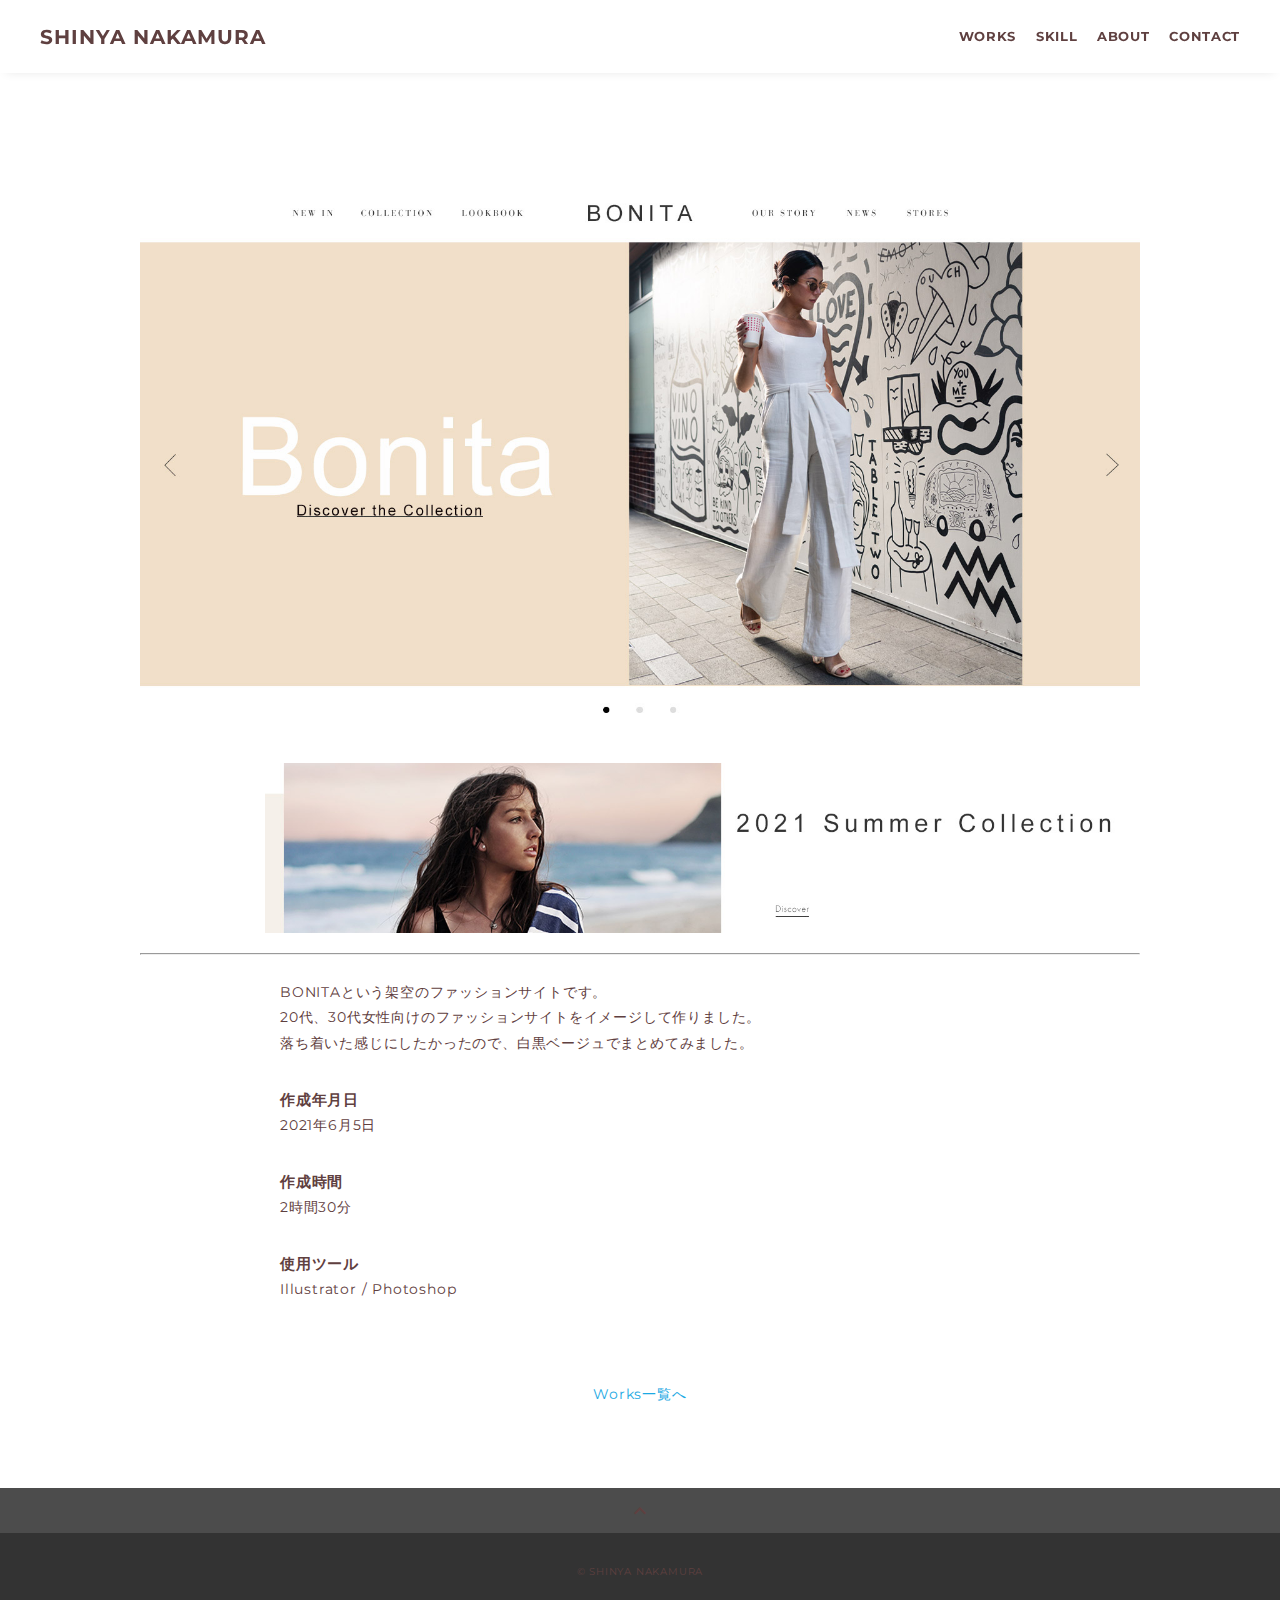
==== works.html @ 09fe64c6 "first commit" ====
<!DOCTYPE html>
<html>
<head>
  <meta charset="utf-8">
  <meta name="viewport" content="width=device-width,initial-scale=1.0,user-scalable=no">
  <meta property="og:type" content="website">
  <meta property="og:title" content="ポートフォリオ">
  <meta property="og:url" content="URLが入る">
  <meta property="og:description" content="">
  <meta property="og:image" content="img2/fashion.jpg">
  <meta name="description" content="" />
  <title></title>
  <link rel="preconnect" href="https://fonts.gstatic.com">
  <link href="https://fonts.googleapis.com/css2?family=Montserrat:wght@400;700&display=swap" rel="stylesheet">
  <link href="https://fonts.googleapis.com/css?family=Material+Icons+Outlined" rel="stylesheet">
  <link href="css/ress.css" media="all" rel="stylesheet" type="text/css" />
  <link href="css/style.css" media="all" rel="stylesheet" type="text/css" />
  <link rel="shortcut icon" href="img/favicon.ico" />
  <link rel="canonical" href="URLが入る"/>
</head>

<body>
  <div class="wrapper">

    <!-- header -->
    <header class="header ">
      <div class="inner">
        <h1 class="header-logo">
          <a href="index.html">SHINYA NAKAMURA</a>
        </h1>
        <nav class="header-nav">
          <ul class="header-nav-list">
            <li class="header-nav-item"><a href="index.html">WORKS</a></li>
            <li class="header-nav-item"><a href="index.html">SKILL</a></li>
            <li class="header-nav-item"><a href="index.html">ABOUT</a></li>
            <li class="header-nav-item"><a href="index.html">CONTACT</a></li>
          </ul>
        </nav>
      </div>
    </header>
    <!-- /header -->

    <main class="content">

      <article class="article">
        <div class="article-inner">
          <h2 class="article-title"></h2>
          <p class="article-img">
            <img src="img2/fashion.jpg" alt="">
          </p>
			<hr>
          <div class="article-body">
			  <br>
            <p>
            	BONITAという架空のファッションサイトです。<br>20代、30代女性向けのファッションサイトをイメージして作りました。<br>落ち着いた感じにしたかったので、白黒ベージュでまとめてみました。
            </p>
            <h3 class="article-info-title">作成年月日</h3>
            <p>
				 2021年6月5日
			</p>
            <h3 class="article-info-title">作成時間</h3>
            <p>
				2時間30分
			</p>
            <h3 class="article-info-title">使用ツール</h3>
            <p>
				Illustrator / Photoshop
            </p>
          </div>
          <div class="home-link">
            <a href="./#works">Works一覧へ</a>
          </div>
        </div>
      </article>

      <div class="page-top" id="js-page-top">
        <span class="material-icons-outlined">expand_less</span>
      </div>
    </main>

    <!-- footer -->
    <footer class="footer">
      <div class="copyright">&copy; SHINYA NAKAMURA</div>
    </footer>
    <!-- /footer -->

  </div>
  <script src="https://ajax.googleapis.com/ajax/libs/jquery/3.5.1/jquery.min.js"></script>
  <script type="text/javascript" src="js/script.js"></script>
</body>
</html>
---- css/ress.css ----
/*!
 * ress.css • v3.0.1
 * MIT License
 * github.com/filipelinhares/ress
 */

/* # =================================================================
   # Global selectors
   # ================================================================= */

html {
  box-sizing: border-box;
  word-break: normal;
  -moz-tab-size: 4;
  tab-size: 4;

  -webkit-text-size-adjust: 100%; /* Prevent adjustments of font size after orientation changes in iOS */
}

*,
::before,
::after {
  box-sizing: inherit;
  background-repeat: no-repeat; /* Set `background-repeat: no-repeat` to all elements and pseudo elements */
}

::before,
::after {
  vertical-align: inherit;
  text-decoration: inherit; /* Inherit text-decoration and vertical align to ::before and ::after pseudo elements */
}

* {
  margin: 0;
  padding: 0; /* Reset `padding` and `margin` of all elements */
}

/* # =================================================================
   # General elements
   # ================================================================= */

hr {
  overflow: visible; /* Show the overflow in Edge and IE */
  height: 0; /* Add the correct box sizing in Firefox */
}

details,
main {
  display: block; /* Render the `main` element consistently in IE. */
}

summary {
  display: list-item; /* Add the correct display in all browsers */
}

small {
  font-size: 80%; /* Set font-size to 80% in `small` elements */
}

[hidden] {
  display: none; /* Add the correct display in IE */
}

abbr[title] {
  /* Add the correct text decoration in Chrome, Edge, IE, Opera, and Safari */
  text-decoration: underline;
  text-decoration: underline dotted;
  border-bottom: none; /* Remove the bottom border in Chrome 57 */
}

a {
  background-color: transparent; /* Remove the gray background on active links in IE 10 */
}

a:active,
a:hover {
  outline-width: 0; /* Remove the outline when hovering in all browsers */
}

code,
kbd,
pre,
samp {
  font-family: monospace, monospace; /* Specify the font family of code elements */
}

pre {
  font-size: 1em; /* Correct the odd `em` font sizing in all browsers */
}

b,
strong {
  font-weight: bolder; /* Add the correct font weight in Chrome, Edge, and Safari */
}

/* https://gist.github.com/unruthless/413930 */
sub,
sup {
  position: relative;
  font-size: 75%;
  line-height: 0;
  vertical-align: baseline;
}

sub {
  bottom: -.25em;
}

sup {
  top: -.5em;
}

/* # =================================================================
   # Forms
   # ================================================================= */

input {
  border-radius: 0;
}

/* Replace pointer cursor in disabled elements */
[disabled] {
  cursor: default;
}

[type="number"]::-webkit-inner-spin-button,
[type="number"]::-webkit-outer-spin-button {
  height: auto; /* Correct the cursor style of increment and decrement buttons in Chrome */
}

[type="search"] {
  outline-offset: -2px; /* Correct the outline style in Safari */

  -webkit-appearance: textfield; /* Correct the odd appearance in Chrome and Safari */
}

[type="search"]::-webkit-search-decoration {
  -webkit-appearance: none; /* Remove the inner padding in Chrome and Safari on macOS */
}

textarea {
  overflow: auto; /* Internet Explorer 11+ */
  resize: vertical; /* Specify textarea resizability */
}

button,
input,
optgroup,
select,
textarea {
  font: inherit; /* Specify font inheritance of form elements */
}

optgroup {
  font-weight: bold; /* Restore the font weight unset by the previous rule */
}

button {
  overflow: visible; /* Address `overflow` set to `hidden` in IE 8/9/10/11 */
}

button,
select {
  text-transform: none; /* Firefox 40+, Internet Explorer 11- */
}

/* Apply cursor pointer to button elements */
button,
[type="button"],
[type="reset"],
[type="submit"],
[role="button"] {
  cursor: pointer;
  color: inherit;
}

/* Remove inner padding and border in Firefox 4+ */
button::-moz-focus-inner,
[type="button"]::-moz-focus-inner,
[type="reset"]::-moz-focus-inner,
[type="submit"]::-moz-focus-inner {
  padding: 0;
  border-style: none;
}

/* Replace focus style removed in the border reset above */
button:-moz-focusring,
[type="button"]::-moz-focus-inner,
[type="reset"]::-moz-focus-inner,
[type="submit"]::-moz-focus-inner {
  outline: 1px dotted ButtonText;
}

button,
html [type="button"],
/* Prevent a WebKit bug where (2) destroys native `audio` and `video`controls in Android 4 */
[type="reset"],
[type="submit"] {
  -webkit-appearance: button; /* Correct the inability to style clickable types in iOS */
}

/* Remove the default button styling in all browsers */
button,
input,
select,
textarea {
  border-style: none;
  background-color: transparent;
}

/* Style select like a standard input */
select {
  -webkit-appearance: none; /* Chrome 41+ */
  -moz-appearance: none; /* Firefox 36+ */
}

select::-ms-expand {
  display: none; /* Internet Explorer 11+ */
}

select::-ms-value {
  color: currentColor; /* Internet Explorer 11+ */
}

legend {
  display: table; /* Correct the text wrapping in Edge and IE */
  max-width: 100%; /* Correct the text wrapping in Edge and IE */
  max-width: 100%; /* Correct the text wrapping in Edge 18- and IE */
  white-space: normal; /* Correct the text wrapping in Edge and IE */
  color: inherit; /* Correct the color inheritance from `fieldset` elements in IE */
  border: 0; /* Correct `color` not being inherited in IE 8/9/10/11 */
}

::-webkit-file-upload-button {
  font: inherit; /* Change font properties to `inherit` in Chrome and Safari */
  color: inherit;
  /* Correct the inability to style clickable types in iOS and Safari */

  -webkit-appearance: button;
}

/* # =================================================================
   # Specify media element style
   # ================================================================= */

img {
  border-style: none; /* Remove border when inside `a` element in IE 8/9/10 */
}

/* Add the correct vertical alignment in Chrome, Firefox, and Opera */
progress {
  vertical-align: baseline;
}

/* # =================================================================
   # Accessibility
   # ================================================================= */

/* Hide content from screens but not screenreaders */
@media screen {
  [hidden~="screen"] {
    display: inherit;
  }
  [hidden~="screen"]:not(:active):not(:focus):not(:target) {
    position: absolute !important;
    clip: rect(0 0 0 0) !important;
  }
}

/* Specify the progress cursor of updating elements */
[aria-busy="true"] {
  cursor: progress;
}

/* Specify the pointer cursor of trigger elements */
[aria-controls] {
  cursor: pointer;
}

/* Specify the unstyled cursor of disabled, not-editable, or otherwise inoperable elements */
[aria-disabled] {
  cursor: default;
}
---- css/style.css ----
@charset "utf-8";
body {
  font-family: "Montserrat","Helvetica Neue",Arial,"Hiragino Kaku Gothic ProN","Hiragino Sans",Meiryo,sans-serif;
  font-size: 14px;
  line-height: 1.8;
  letter-spacing: .8px;
  color: #5f4040;
}

a {
  transition: opacity .3s;
  text-decoration: none;
  color: #1ca9e3;
}

img {
  max-width: 100%;
  height: auto;
  vertical-align: bottom;
  border-style: none;
}

ul,
li {
  list-style: none;
  color: #5f4040
}

.pc-only {
  display: block;
}

.sp-only {
  display: none;
}

/*--------------------------------
 レイアウト
---------------------------------*/
.wrapper {
  padding-top: 73px;
}

.section {
  padding: 90px 0;
}

.section:nth-of-type(odd) {
  background-color: #f7f7f7;
}

.inner {
  max-width: 1340px;
  margin: 0 auto;
  padding: 0 40px;
}

/*--------------------------------
 見出し
---------------------------------*/
.title {
  font-size: 34px;
  font-weight: bold;
  line-height: 1;
  margin-bottom: 40px;
  text-align: left;
  letter-spacing: .05em;
  color: #5f4040;
}

.lead {
  margin-bottom: 30px;
}

/*--------------------------------
ヘッダー
---------------------------------*/
.header {
  position: fixed;
  top: 0;
  z-index: 1;
  width: 100%;
  background-color: #fff;
  box-shadow: 0 5px 10px -6px rgba(0,0,0,.1);
}

.header .inner {
  display: flex;
  align-items: center;
  justify-content: space-between;
  padding: 20px 40px;
}

.header-logo {
  font-size: 20px;
  font-weight: bold;
  line-height: 1.2;
  margin-right: 20px;
  letter-spacing: .05em;
}

.header-logo a {
  color: #5f4040;
}

.header-nav-list {
  display: flex;
  justify-content: space-between;
}

.header-nav-item:not(:last-child) {
  margin-right: 20px;
}

.header-nav-item a {
  position: relative;
  font-size: 13px;
  font-weight: bold;
  display: inline-block;
  padding: 5px 0;
  transition: .3s;
  letter-spacing: .05em;
  color: #5f4040;
}
.header-nav-item a:after {
  position: absolute;
  bottom: 0;
  left: 50%;
  width: 0;
  height: 3px;
  content: "";
  transition: .3s;
  -webkit-transform: translateX(-50%);
  transform: translateX(-50%);
  background-color: #333;
}

.header-nav-item a:hover:after {
  width: 100%;
}
.header img{
	width: 170px;
	height: 60px;
}

/*--------------------------------
 メインビジュアル
---------------------------------*/
.main-visual {
  display: flex;
  align-items: center;
  justify-content: center;
  height: 85vh;
  text-align: center;
  background-image:url("../img2/shokubutu.jpg");
  background-repeat: no-repeat;
  background-size: cover;
  background-position: center center;

}

.main-visual-inner {
  padding: 0 40px;
}

.main-visual-title {
  font-size: 60px;
  font-weight: bold;
  line-height: 1.2;
  margin-bottom: 5px;
  letter-spacing: .1em;
}
/*--------------------------------
 Works
---------------------------------*/
.works-list {
  display: flex;
  flex-wrap: wrap;
  margin-bottom: -40px;
}

.works-item {
  width: 31.74603%;
  margin-right: 1.58730%;
  margin-bottom: 40px;
  color: #5f4040;
}

.works-item:hover {
  opacity: .9;
}

.works-item:nth-of-type(3n) {
  margin-right: 0;
}

.works-img img {
  border: 1px solid #e6e6e6;
}

.works-img{
  cursor: pointer;
  transition: all 0.3s ease 0s;
}

.works-img:hover {
  box-shadow: 0 3px 6px 0 rgba(0, 0, 0, 0.25);
  transform: translateY(-0.1875em);
}


.works-name {
  font-size: 12px;
  font-weight: bold;
  margin-top: 8px;
}

.works-info {
  font-size: 10px;
}

/*--------------------------------
 Skill
---------------------------------*/
.skill-list {
  display: flex;
  flex-wrap: wrap;
  justify-content: space-between;
  margin-bottom: -50px;
}

.skill-item {
  display: flex;
  align-items: flex-start;
  justify-content: space-between;
  width: 48%;
  margin-bottom: 50px;
}

.skill-img {
  width: 60px;
  height: auto;
  margin-right: 20px;
}

.skill-body {
  flex: 1;
}

.skill-name {
  margin-bottom: 3px;
}

.skil-title{
	
}

.star5_rating{
    position: relative;
    z-index: 0;
    display: inline-block;
    white-space: nowrap;
    color: #CCCCCC; /* グレーカラー 自由に設定化 */
    /*font-size: 30px; フォントサイズ 自由に設定化 */
}

.star5_rating:before, .star5_rating:after{
    content: '★★★★★';
}

.star5_rating:after{
    position: absolute;
    z-index: 1;
    top: 0;
    left: 0;
    overflow: hidden;
    white-space: nowrap;
    color: #ffcf32; /* イエローカラー 自由に設定化 */
}

.star5_rating[data-rate="5"]:after{ width: 100%; } /* 星5 */
.star5_rating[data-rate="4.5"]:after{ width: 90%; } /* 星4.5 */
.star5_rating[data-rate="4"]:after{ width: 80%; } /* 星4 */
.star5_rating[data-rate="3.5"]:after{ width: 70%; } /* 星3.5 */
.star5_rating[data-rate="3"]:after{ width: 60%; } /* 星3 */
.star5_rating[data-rate="2.5"]:after{ width: 50%; } /* 星2.5 */
.star5_rating[data-rate="2"]:after{ width: 40%; } /* 星2 */
.star5_rating[data-rate="1.5"]:after{ width: 30%; } /* 星1.5 */
.star5_rating[data-rate="1"]:after{ width: 20%; } /* 星1 */
.star5_rating[data-rate="0.5"]:after{ width: 10%; } /* 星0.5 */
.star5_rating[data-rate="0"]:after{ width: 0%; } /* 星0 */

/*--------------------------------
 About
---------------------------------*/
.profile {
  display: flex;
  flex-wrap: wrap;
  max-width: 800px;
  margin: 0 auto;
}
.profile-img {
  width: 20%;
  margin-right: 30px;
  border-radius: 50%;
}
.profile-img img {
  border-radius: 50%;
}
.profile-body {
  flex: 1;
}
.profile-body p:not(:last-child) {
  margin-bottom: 30px;
}

/*--------------------------------
 Contact
---------------------------------*/
.contact {
  text-align: center;
}

.contact-item:not(:last-child) {
  margin-right: 10px;
}

.contact-text {
  margin-top: 10px;
}
/*--------------------------------
 ページトップ
---------------------------------*/
.page-top {
  font-weight: bold;
  padding: 10px;
  cursor: pointer;
  text-align: center;
  background-color: #4c4c4c;
}

.page-top .material-icons-outlined {
  vertical-align: bottom;
  color: #5f4040;
}

/*--------------------------------
 フッター
---------------------------------*/
.footer {
  padding: 30px;
  background-color: #333;
}

.copyright {
  font-size: 10px;
  text-align: center;
  color: #5f4040;
}

/*--------------------------------
 下層：Worksページ
---------------------------------*/
.article {
  padding: 80px 0;
}

.article-inner {
  max-width: 1040px;
  margin: 0 auto;
  padding: 0 20px;
}

.article-title {
  margin-bottom: 30px;
  text-align: center;
}

.article-img {
  margin-bottom: 20px;
}

.article-body {
  max-width: 720px;
  margin: 0 auto;
  margin-bottom: 80px;
}

.article-info-title {
  font-size: 15px;
}

.article-body img {
  margin-bottom: 30px;
}

.article-body p {
  margin-bottom: 30px;
}

.home-link {
  text-align: center;
}

/*media Queries 767
----------------------------------------------------*/
@media screen and (max-width: 767px) {
  body {
    font-size: 13px;
    line-height: 1.7;
  }

  .pc-only {
    display: none;
  }

  .sp-only {
    display: block;
  }

  /* 見出し */
  .title {
    font-size: 26px;
    margin-bottom: 20px;
  }

  /* レイアウト */
  .wrapper {
    padding-top: 57px;
  }

  .section {
    padding: 60px 0;
  }

  .inner {
    padding: 0 20px;
  }

  /* ヘッダー */
  .header .inner {
    padding: 15px;
  }

  .header-logo {
    font-size: 15px;
    margin-right: 15px;
  }

  .header-nav-item:not(:last-child) {
    margin-right: 10px;
  }

  .header-nav-item a {
    font-size: 10px;
  }

  .header-nav-item a:after {
    display: none;
  }

  /*  メインビジュアル */
  .main-visual {
    height: 75vh;
  }

  .main-visual-inner {
    padding: 0 20px;
  }

  .main-visual-title {
    font-size: 30px;
      }
  .main-visual-subtitle {
    font-size: 16px;
    margin-bottom: 20px;
  }

  /* Works */
  .works-name {
    font-size: 10px;
  }

  .works-list {
    justify-content: space-between;
  }

  .works-item {
    flex: 0 0 48%;
    margin-right: 0;
    margin-bottom: 30px;
  }

  /* Skill */
  .skill-list {
    display: block;
    margin-bottom: 0;
  }

  .skill-item {
    width: 100%;
    margin-bottom: 35px;
  }

  .skill-item:last-child {
    margin-bottom: 0;
  }

  /* About */
  .profile {
    display: block;
  }
  .profile-img {
    width: 150px;
    margin: 0 auto;
    margin-bottom: 25px;
  }

  .profile-body p:not(:last-child) {
    margin-bottom: 20px;
  }

  /* フッター */
  .footer {
    padding: 20px;
  }

  /* 下層ページ */
  .article {
    padding: 50px 0;
  }
}
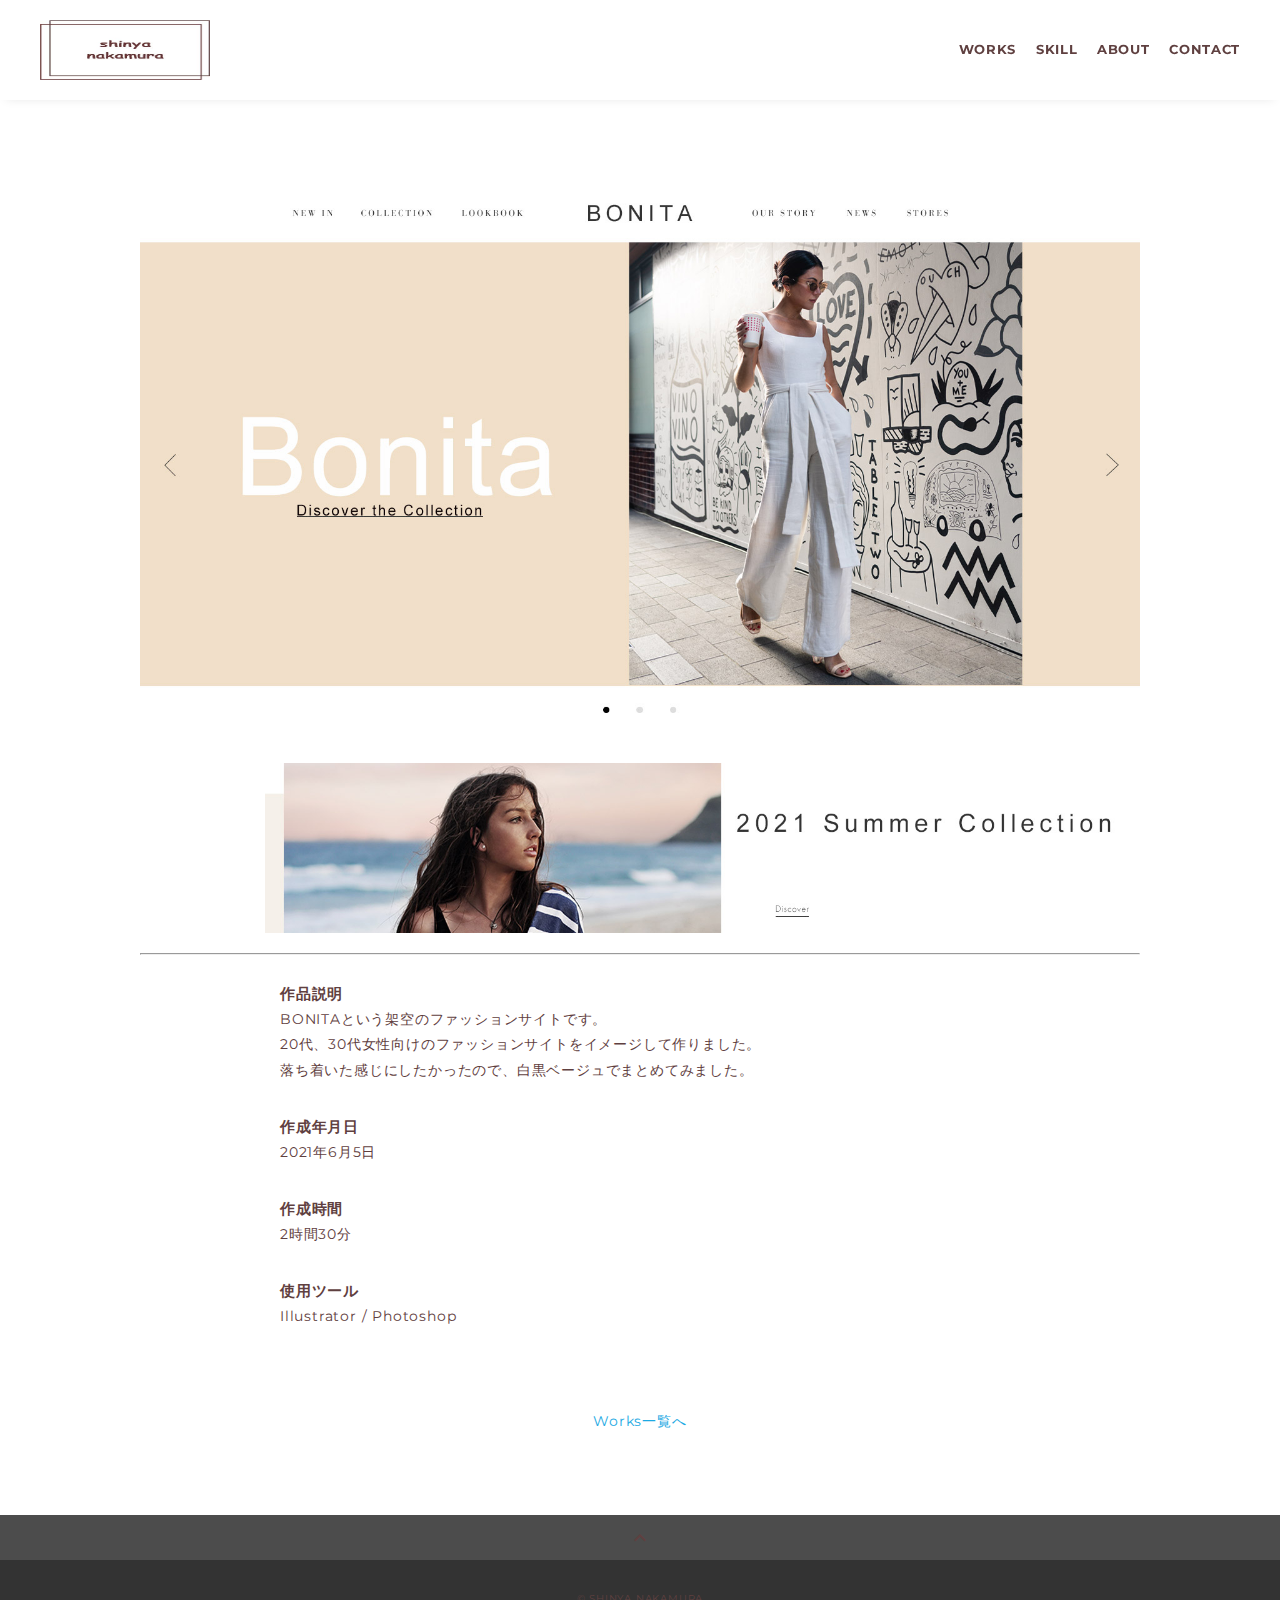
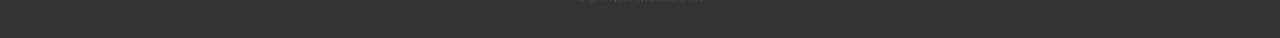
==== commit 6fd13a7e: "レイアウト変更しました" ====
--- a/works.html
+++ b/works.html
@@ -26,7 +26,7 @@
     <header class="header ">
       <div class="inner">
         <h1 class="header-logo">
-          <a href="index.html">SHINYA NAKAMURA</a>
+          <a href="index.html"><img src="img2/snlogo.jpg" alt="" /></a>
         </h1>
         <nav class="header-nav">
           <ul class="header-nav-list">
@@ -51,6 +51,7 @@
 			<hr>
           <div class="article-body">
 			  <br>
+            <h3 class="article-info-title">作品説明</h3>
             <p>
             	BONITAという架空のファッションサイトです。<br>20代、30代女性向けのファッションサイトをイメージして作りました。<br>落ち着いた感じにしたかったので、白黒ベージュでまとめてみました。
             </p>
